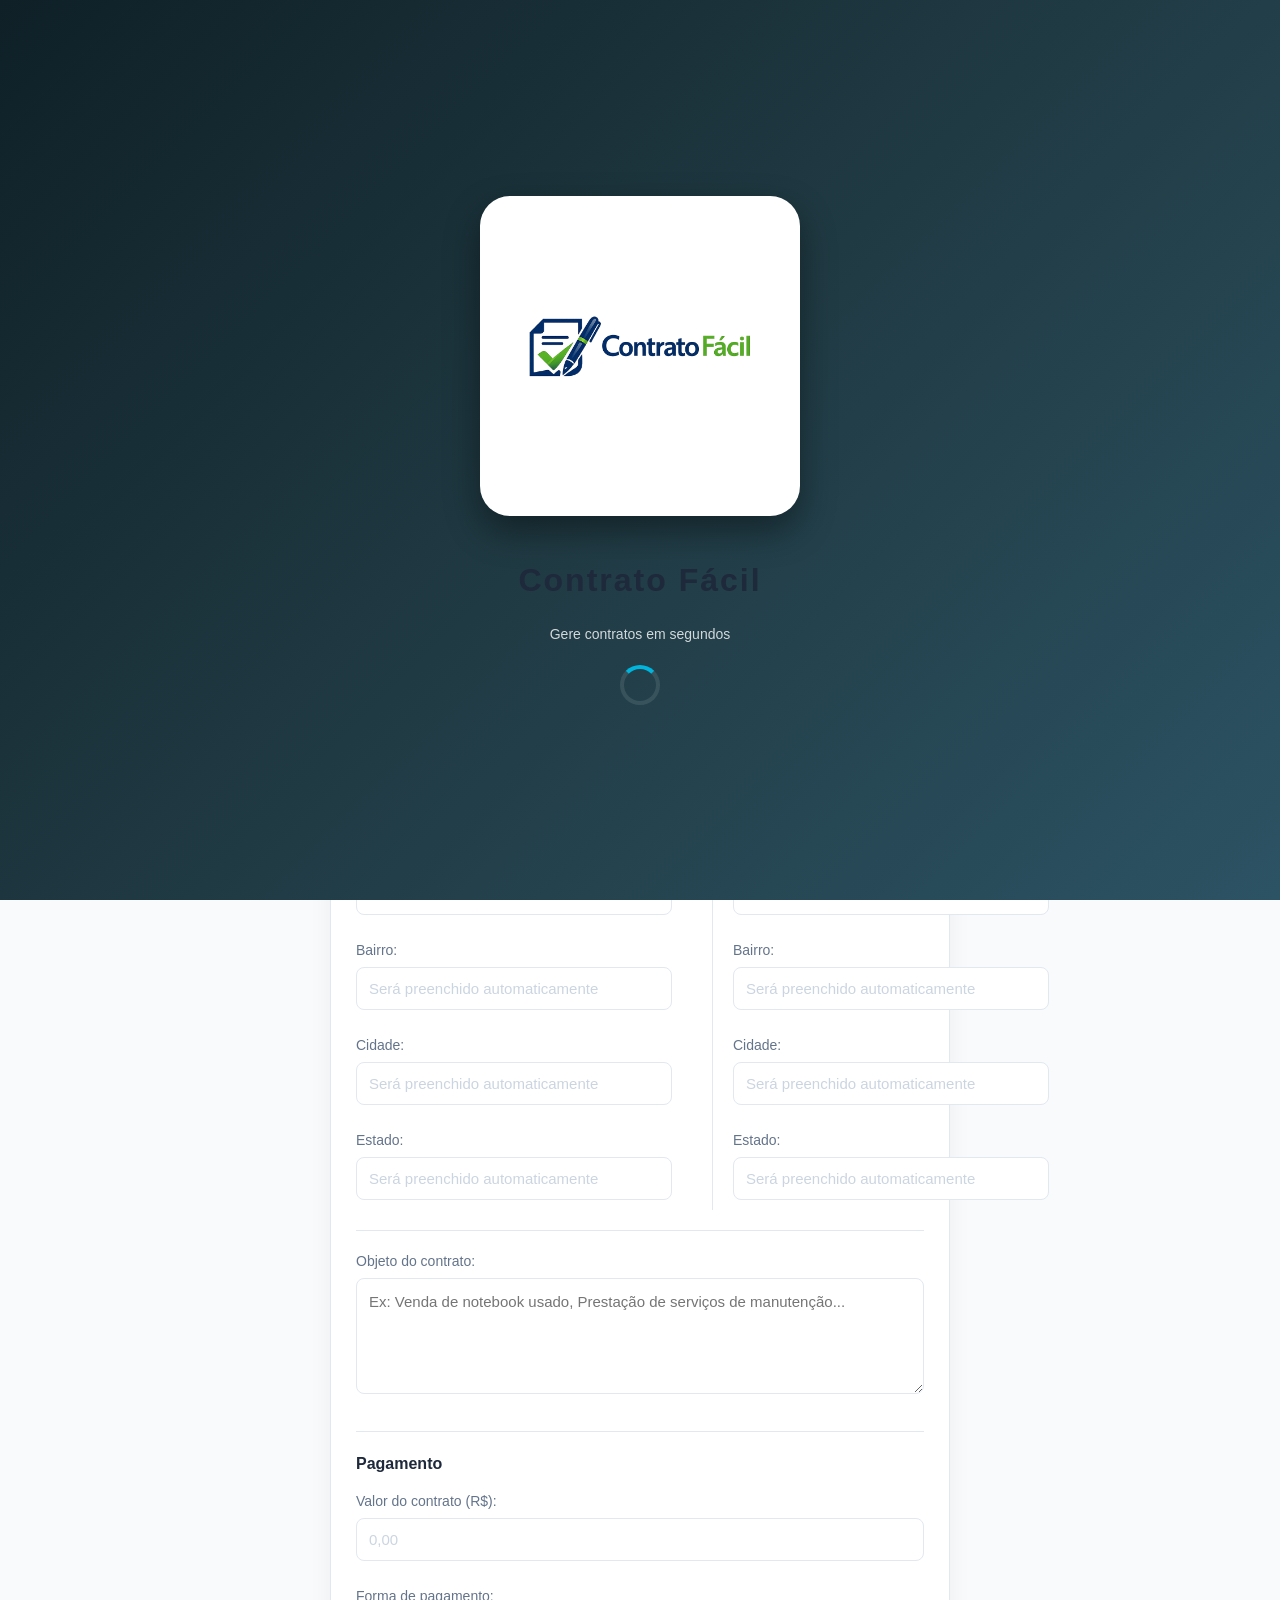
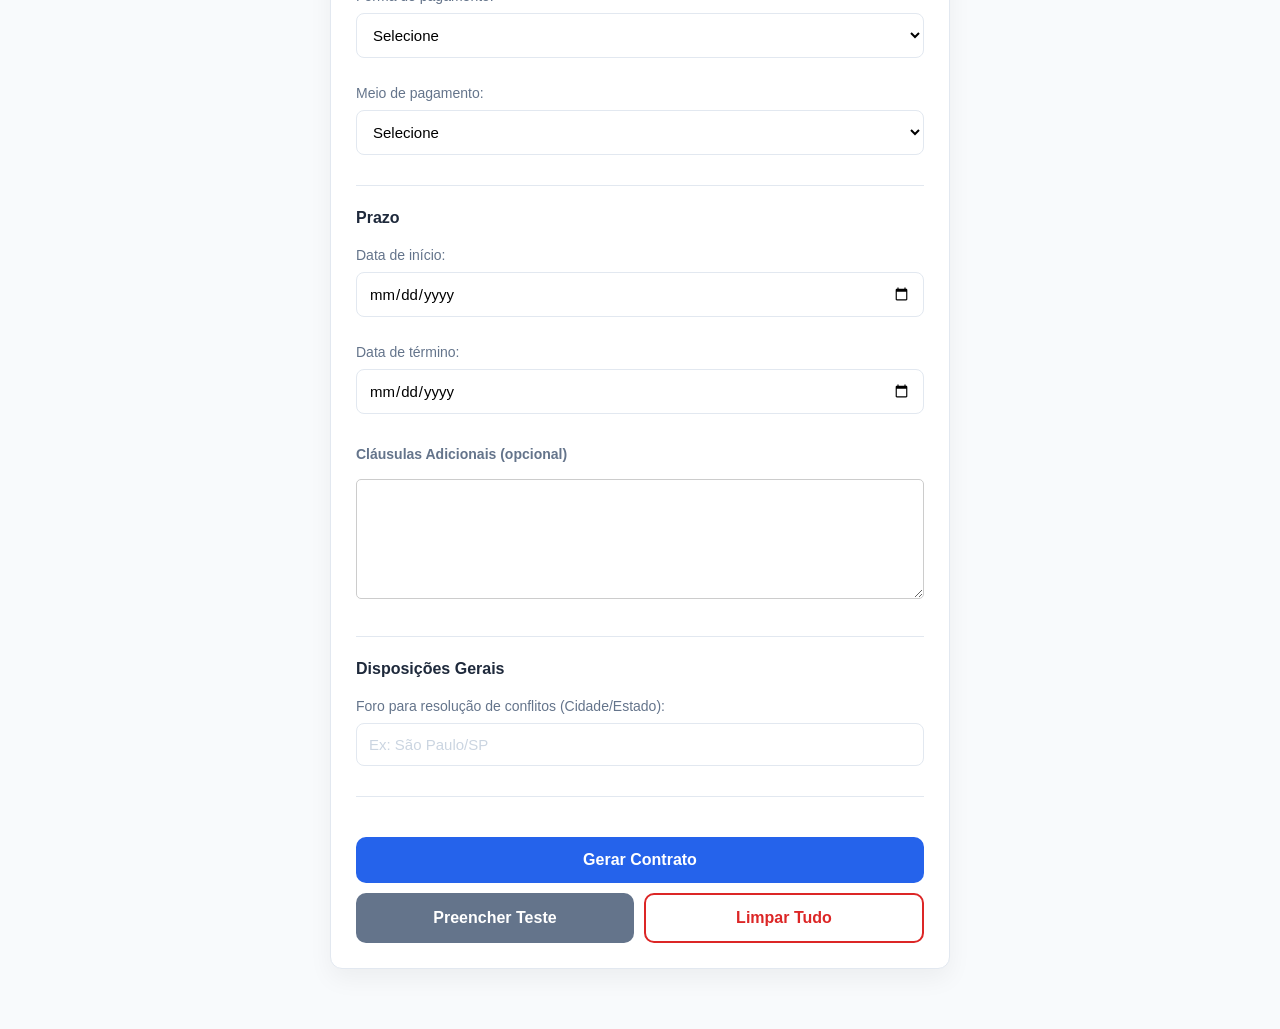
==== index.html @ 4c7fd722 "Volta de logo antigo" ====
<!DOCTYPE html>
<html lang="pt-BR">
<head>
    <meta charset="UTF-8">
    <meta name="viewport" content="width=device-width, initial-scale=1.0">
    <meta name="theme-color" content="#2563eb">
    <meta name="description" content="Gerador de contratos para serviços, vendas e aluguel. PWA offline-first.">
    
    <title>Gerador de Contratos - Vibecoding</title>
    <link rel="stylesheet" href="style.css">
    <link rel="manifest" href="manifest.json">
    <link rel="icon" type="image/x-icon" href="favicon.ico">
</head>

<body>
<!-- ========================================== -->
<!-- TELA DE SPLASH (CARREGAMENTO INICIAL)      -->
<!-- ========================================== -->
<div id="splash-screen" class="tela-splash">
    <div class="splash-conteudo">
        <!-- AQUI ENTRA A SUA NOVA LOGO -->
        <img src="logo.png" alt="Contrato Fácil Logo" class="logo-imagem-splash">
            
        <h1 class="titulo-splash">Contrato Fácil</h1>
            <p class="subtitulo-splash">Gere contratos em segundos</p>
        <div class="loader"></div>
    </div>
</div>

<!-- ========================================== -->
<!-- TELA DE LOGIN (ACESSO AO APP)              -->
<!-- ========================================== -->
<div id="login-screen" class="tela-login" style="display: none;">
    <div class="login-box">
        <!-- AQUI ENTRA A LOGO NA TELA DE LOGIN -->
        <img src="logo.png" alt="Contrato Fácil Logo" class="logo-imagem-login">
            
        <h2>Bem-vindo ao Contrato Fácil</h2>
        <p>Identifique-se para gerar seus contratos.</p>
            
        <div class="grupo-input">
            <label>Seu Nome Completo</label>
            <input type="text" id="usuario-nome" placeholder="Ex: João da Silva">
        </div>
            
        <div class="grupo-input">
            <label>Seu E-mail (Opcional)</label>
            <input type="email" id="usuario-email" placeholder="Ex: joao@email.com">
        </div>
            
        <button onclick="entrarNoApp()" class="btn-entrar">Começar Agora</button>
    </div>
</div>
    
<div id="container" class="container">
    <h1>Gerador de Contratos</h1>

    <label for="categoria">Tipo de contrato:</label>
    <select id="categoria">
        <option value="">Selecione</option>
        <option value="servico">Prestação de Serviços</option>
        <option value="venda">Compra e Venda</option>
        <option value="aluguel">Aluguel</option>
    </select>

    <div id="dadosPartes">
        <div>
            <h3 id="tituloParte1">Dados do Contratante</h3>
            
            <!-- TOGGLE SWITCH PARA ESCOLHER CPF OU CNPJ -->
            <div class="toggle-container">
                <span class="toggle-label">Pessoa Física</span>
                <label class="toggle-switch">
                    <input type="checkbox" id="toggleContratante" onchange="alternarContratante()">
                    <span class="toggle-slider"></span>
                </label>
                <span class="toggle-label">Pessoa Jurídica</span>
            </div>

            <label for="contratanteNome" id="labelContratanteNome">Nome:</label>
            <input type="text" id="contratanteNome" placeholder="Nome completo">
            
            <!-- ESTE LABEL VAI MUDAR ENTRE CPF E CNPJ -->
            <label for="contratanteCPF"><span id="labelContratanteCPF">CPF:</span></label>
            <input type="text" id="contratanteCPF" placeholder="000.000.000-00">
            
            <div id="containerEstadoCivilContratante">
                <label for="contratanteEstadoCivil">Estado civil:</label>
                <input type="text" id="contratanteEstadoCivil" placeholder="Solteiro(a), Casado(a), etc">
            </div>
            
            <label for="contratanteCEP">CEP:</label>
            <input type="text" id="contratanteCEP" placeholder="00000-000" maxlength="9">
            
            <label for="contratanteRua">Rua:</label>
            <input type="text" id="contratanteRua" placeholder="Será preenchido automaticamente">
            
            <label for="contratanteNumero">Número:</label>
            <input type="text" id="contratanteNumero" placeholder="Número">
            
            <label for="contratanteBairro">Bairro:</label>
            <input type="text" id="contratanteBairro" placeholder="Será preenchido automaticamente">
            
            <label for="contratanteCidade">Cidade:</label>
            <input type="text" id="contratanteCidade" placeholder="Será preenchido automaticamente">
            
            <label for="contratanteEstado">Estado:</label>
            <input type="text" id="contratanteEstado" placeholder="Será preenchido automaticamente">
        </div>

        <div>
            <h3 id="tituloParte2">Dados do Contratado</h3>
            
            <!-- TOGGLE SWITCH PARA ESCOLHER CPF OU CNPJ -->
            <div class="toggle-container">
                <span class="toggle-label">Pessoa Física</span>
                <label class="toggle-switch">
                    <input type="checkbox" id="toggleContratado" onchange="alternarContratado()">
                    <span class="toggle-slider"></span>
                </label>
                <span class="toggle-label">Pessoa Jurídica</span>
            </div>

            <label for="contratadoNome" id="labelContratadoNome">Nome:</label>
            <input type="text" id="contratadoNome" placeholder="Nome completo">
            
            <!-- ESTE LABEL VAI MUDAR ENTRE CPF E CNPJ -->
            <label for="contratadoCPF"><span id="labelContratadoCPF">CPF:</span></label>
            <input type="text" id="contratadoCPF" placeholder="000.000.000-00">
            
            <div id="containerEstadoCivilContratado">
                <label for="contratadoEstadoCivil">Estado civil:</label>
                <input type="text" id="contratadoEstadoCivil" placeholder="Solteiro(a), Casado(a), etc">
            </div>
            
            <label for="contratadoCEP">CEP:</label>
            <input type="text" id="contratadoCEP" placeholder="00000-000" maxlength="9">
            
            <label for="contratadoRua">Rua:</label>
            <input type="text" id="contratadoRua" placeholder="Será preenchido automaticamente">
            
            <label for="contratadoNumero">Número:</label>
            <input type="text" id="contratadoNumero" placeholder="Número">
            
            <label for="contratadoBairro">Bairro:</label>
            <input type="text" id="contratadoBairro" placeholder="Será preenchido automaticamente">
            
            <label for="contratadoCidade">Cidade:</label>
            <input type="text" id="contratadoCidade" placeholder="Será preenchido automaticamente">
            
            <label for="contratadoEstado">Estado:</label>
            <input type="text" id="contratadoEstado" placeholder="Será preenchido automaticamente">
        </div>
    </div>

    <hr style="margin:20px 0;">

    <label for="objeto">Objeto do contrato:</label>
    <textarea id="objeto" rows="4" placeholder="Ex: Venda de notebook usado, Prestação de serviços de manutenção..."></textarea>

    <hr style="margin:20px 0;">

    <h3>Pagamento</h3>
    
    <!-- PAGAMENTO PADRÃO (Serviço e Venda) -->
    <div id="pagamentoPadrao">
        <label for="valorServico">Valor do contrato (R$):</label>
        <input type="text" id="valorServico" placeholder="0,00" maxlength="20">
        
        <label for="tipoPagamento">Forma de pagamento:</label>
        <select id="tipoPagamento">
            <option value="">Selecione</option>
            <option value="avista">À vista</option>
            <option value="parcelado">Parcelado</option>
            <option value="entrada">Entrada + parcelas</option>
        </select>
        
        <!-- Campo de entrada (oculto por padrão) -->
        <div id="entradaContainer" style="display:none;">
            <label for="valorEntrada">Valor de entrada (R$):</label>
            <input type="text" id="valorEntrada" placeholder="0,00" maxlength="20">
        </div>
        
        <!-- Campo de parcelas (oculto por padrão) -->
        <div id="parcelasContainer" style="display:none;">
            <label for="numeroParcelas">Número de parcelas:</label>
            <input type="number" id="numeroParcelas" min="1" max="60" placeholder="1">
            
            <label for="dataPrimeiroVencimento" style="margin-top:15px; display:block;">Vencimento da 1ª parcela:</label>
            <input type="date" id="dataPrimeiroVencimento">
            <div id="resumoParcelasDiv" style="margin-top: 15px; padding: 10px; background-color: #f0f9ff; border-left: 4px solid #0284c7; border-radius: 4px; display: none;">
                <strong style="display: block; margin-bottom: 8px; color: #0284c7;">Datas das parcelas:</strong>
                <div id="resumoParcelasDatas" style="font-size: 13px; line-height: 1.6; color: #333;"></div>
            </div>
        </div>
        
        <!-- Resumo do pagamento -->
        <div id="resumoPagamento" style="font-weight:600; margin-top:10px; color:#16a34a;"></div>
        
        <label for="meioPagamento">Meio de pagamento:</label>
        <select id="meioPagamento">
            <option value="">Selecione</option>
            <option value="PIX">PIX</option>
            <option value="Dinheiro">Dinheiro</option>
            <option value="Cheque">Cheque</option>
            <option value="Boleto">Boleto</option>
            <option value="Transferência">Transferência</option>
        </select>
    </div>

    <!-- ALUGUEL -->
    <div id="aluguelContainer" style="display:none;">
        <label for="valorAluguel">Valor do aluguel mensal (R$):</label>
        <input type="text" id="valorAluguel" placeholder="0,00" maxlength="20">
        
        <label for="tipoGarantia">Tipo de garantia:</label>
        <select id="tipoGarantia">
            <option value="">Selecione</option>
            <option value="caucao">Caução</option>
            <option value="fiador">Fiador</option>
            <option value="seguro">Seguro-fiança</option>
            <option value="nenhuma">Sem garantia</option>
        </select>
        
        <!-- CAUÇÃO -->
        <div id="caucaoContainer" style="display:none;">
            <label for="mesesCaucao">Meses caução (máx. 3):</label>
            <input type="number" id="mesesCaucao" min="1" max="3" placeholder="1">
        </div>
        
        <!-- FIADOR -->
        <div id="fiadorContainer" style="display:none;">
            <label for="nomeFiador">Nome do fiador:</label>
            <input type="text" id="nomeFiador" placeholder="Nome completo">
            
            <label for="cpfFiador">CPF do fiador:</label>
            <input type="text" id="cpfFiador" placeholder="000.000.000-00" maxlength="14">
        </div>
        
        <!-- SEGURO -->
        <div id="seguroContainer" style="display:none;">
            <label for="seguradora">Seguradora:</label>
            <input type="text" id="seguradora" placeholder="Nome da seguradora">
        </div>
    </div>

    <hr style="margin:20px 0;">

    <h3>Prazo</h3>

    <!-- INÍCIO (aparece apenas em Serviço e Aluguel) -->
    <div id="campoDataInicio" style="display:block;">
        <label for="dataInicio">Data de início:</label>
        <input type="date" id="dataInicio">
    </div>

    <!-- FIM / ENTREGA (aparece em todos, mas com label diferente) -->
    <div id="campoDataFim" style="display:block;">
        <label id="labelDataFim" for="dataFim">Data de término:</label>
        <input type="date" id="dataFim">
    </div>


    <!-- Campo de Cláusulas Adicionais -->
    <div style="margin: 20px 0;">
        <label for="clausulasAdicionais" style="display: block; font-weight: bold; margin-bottom: 8px;">Cláusulas Adicionais (opcional)</label>
        <textarea 
            id="clausulasAdicionais" 
            placeholder="Digite aqui qualquer cláusula adicional que deseja incluir no contrato..." 
            style="width: 100%; height: 120px; padding: 10px; border: 1px solid #ccc; border-radius: 5px; font-family: Arial; font-size: 14px; resize: vertical;">
        </textarea>
    </div>

    <hr style="margin:20px 0;">

    <h3>Disposições Gerais</h3>
    <label for="cidadeForo">Foro para resolução de conflitos (Cidade/Estado):</label>
    <input type="text" id="cidadeForo" placeholder="Ex: São Paulo/SP">
    
    <hr style="margin:20px 0;">

    <button onclick="gerarContrato()">Gerar Contrato</button>
        <div style="display: flex; gap: 10px; margin-top: 10px;">
            <button onclick="preencherTeste()" style="background:#64748b; margin-top:0;">Preencher Teste</button>
            <button onclick="limparDados()" id="btnLimpar" style="background:transparent; color:#dc2626; border:2px solid #dc2626; margin-top:0;">Limpar Tudo</button>
        </div>
    
    <div id="resultado" class="result hidden"></div>
        <div id="containerBotoesAcao" style="display:none; gap: 10px; margin-top: 15px; flex-wrap: wrap;">
        <button onclick="copiarContrato()" style="background:#4b5563; flex: 1; margin-top: 0; font-size: 14px;">📋 Copiar</button>
        <button onclick="imprimirContrato()" style="background:#0284c7; flex: 1; margin-top: 0; font-size: 14px;">🖨️ Imprimir / PDF</button>
        <button onclick="enviarWhatsApp()" style="background:#16a34a; flex: 1; margin-top: 0; font-size: 14px;">💬 WhatsApp</button>
    </div>
</div>

<script src="app.js"></script>
</body>
</html>
---- style.css ----
:root {
    --primary: #2563eb;
    --primary-hover: #1e4ed8;
    --primary-light: rgba(37, 99, 235, 0.2);
    --background: #f8fafc;
    --card: #ffffff;
    --text: #1e293b;
    --subtext: #64748b;
    --border: #e2e8f0;
    --success-bg: #ecfdf5;
    --success-text: #16a34a;
    --error-text: #dc2626;
}

* {
    box-sizing: border-box;
}

html {
    scroll-behavior: smooth;
}

body {
    font-family: -apple-system, BlinkMacSystemFont, "Segoe UI", Roboto, Arial, sans-serif;
    background: var(--background);
    margin: 0;
    padding: 20px;
    color: var(--text);
    line-height: 1.5;
}

    /* ==========================
    CONTAINER PRINCIPAL
    ========================== */

.container {
    max-width: 50%;
    margin: 40px auto;
    background: var(--card);
    padding: 25px;
    border-radius: 12px;
    border: 1px solid var(--border);
    box-shadow: 0 10px 25px rgba(0, 0, 0, 0.05);
    transition: box-shadow 0.3s ease;
}

.container:focus-within {
    box-shadow: 0 15px 35px rgba(0, 0, 0, 0.1);
}

    /* ==========================
    TÍTULOS
    ========================== */

h1 {
    text-align: center;
    margin: 0 0 25px 0;
    font-size: 24px;
    font-weight: 700;
    color: var(--text);
    letter-spacing: -0.5px;
}

h3 {
    font-size: 16px;
    font-weight: 600;
    margin-top: 0;
    margin-bottom: 15px;
    color: var(--text);
}

    /* ==========================
    LABELS
    ========================== */

label {
    font-size: 14px;
    font-weight: 500;
    color: var(--subtext);
    margin-top: 15px;
    display: block;
}

    /* ==========================
    INPUTS E SELECTS
    ========================== */

input,
select,
textarea {
    width: 100%;
    padding: 12px;
    margin-top: 6px;
    margin-bottom: 10px;
    border-radius: 8px;
    border: 1px solid var(--border);
    font-size: 15px;
    font-family: inherit;
    transition: all 0.2s ease;
    background: #fff;
}

input:focus,
select:focus,
textarea:focus {
    border-color: var(--primary);
    outline: none;
    box-shadow: 0 0 0 2px var(--primary-light);
}

input::placeholder {
    color: #cbd5e1;
}

textarea {
    resize: vertical;
    line-height: 1.5;
}

    /* ==========================
    SECTIONS DE DADOS (Duas colunas)
    ========================== */

#dadosPartes {
    display: grid;
    grid-template-columns: 1fr 1fr; /* 2 colunas iguais */
    gap: 20px; /* Espaço entre as colunas */
    width: 100%;
    box-sizing: border-box;
}


#dadosPartes > div:first-child {
    border-right: 1px solid var(--border);
    padding-right: 40px;
}

@media (max-width: 768px) {
    .container {
        max-width: 100%;
        padding: 15px;
    }
    
    #dadosPartes {
        grid-template-columns: 1fr;
        gap: 20px;
    }

    #dadosPartes > div:first-child {
        border-right: none;
        border-bottom: 1px solid var(--border);
        padding-right: 0;
        padding-bottom: 20px;
    }
}

    /* ==========================
    BOTÕES
    ========================== */

button {
    width: 100%;
    padding: 14px;
    margin-top: 20px;
    border-radius: 10px;
    border: none;
    background: var(--primary);
    color: white;
    font-size: 16px;
    font-weight: 600;
    cursor: pointer;
    transition: all 0.2s ease;
}

button:hover {
    background: var(--primary-hover);
    transform: translateY(-2px);
    box-shadow: 0 4px 12px rgba(37, 99, 235, 0.3);
}

button:active {
    transform: scale(0.98);
}

button:disabled {
    background: var(--subtext);
    cursor: not-allowed;
    opacity: 0.6;
}

/* Botão secundário (Preencher teste) */
button[style*="background:#64748b"] {
    background: #64748b !important;
}

button[style*="background:#64748b"]:hover {
    background: #475569 !important;
}

/* Botão sucesso (Copiar) */
button[style*="background:#16a34a"] {
    background: var(--success-text) !important;
}

button[style*="background:#16a34a"]:hover {
    background: #15803d !important;
}

    /* ==========================
    RESULTADO (Contrato gerado)
    ========================== */

.result {
    margin-top: 30px;
    padding: 20px;
    border-radius: 10px;
    background: var(--success-bg);
    border: 2px solid var(--border);
    font-size: 14px;
    line-height: 1.7;
    color: var(--text);
    animation: slideIn 0.3s ease;
}

.result p {
    margin: 12px 0;
}

.result strong {
    color: var(--text);
    font-weight: 600;
}

.result h2 {
    text-align: center;
    font-size: 18px;
    margin-bottom: 20px;
    color: var(--text);
}

@keyframes slideIn {
    from {
        opacity: 0;
        transform: translateY(-10px);
    }
    to {
        opacity: 1;
        transform: translateY(0);
    }
}

    /* ==========================
    UTILITÁRIOS
    ========================== */

.hidden {
    display: none !important;
}

hr {
    border: none;
    border-top: 1px solid var(--border);
    margin: 20px 0;
}

    /* ==========================
    DARK MODE (Opcional)
    ========================== */

@media (prefers-color-scheme: dark) {
    :root {
        --background: #0f172a;
        --card: #1e293b;
        --text: #f1f5f9;
        --subtext: #cbd5e1;
        --border: #334155;
        --success-bg: #164e63;
    }

    input,
    select,
    textarea {
        background: #1e293b;
        color: #f1f5f9;
    }

    input::placeholder {
        color: #64748b;
    }

    .result {
        background: rgba(22, 78, 99, 0.2);
        border-color: #334155;
    }
}

/* ==========================
PRINT (Imprimir / PDF com margens bonitas e quebra inteligente)
========================== */
@media print {
    * {
        margin: 0;
        padding: 0;
    }

    @page {
        margin: 1.5cm 1.5cm 1.5cm 1.5cm;
        size: A4 portrait;
    }

    body { 
        background: white !important; 
        padding: 0;
        margin: 0;
    }
    
    .container { 
        box-shadow: none !important;
        border: none !important;
        max-width: 100% !important;
        margin: 0 !important;
        padding: 20px 0 !important;
    }
    
    /* Esconder o formulário inteiro e os botões na hora da impressão */
    h1, h3, label, select, input, textarea, hr, button, #dadosPartes, div[id*="Container"], #pagamentoPadrao, #campoDataInicio, #campoDataFim, #containerBotoesAcao {
        display: none !important;
    }
    
        /* Mostrar exclusivamente o texto do contrato com espaço respirável */
    #resultado {
        display: block !important;
        border: none !important;
        background: white !important;
        padding: 20px !important;
        margin: 0 !important;
        color: black !important;
        font-size: 11pt !important;
        line-height: 1.6 !important;
        orphans: 3; /* Garante que pelo menos 3 linhas de um parágrafo fiquem na página anterior */
        widows: 3;  /* Garante que pelo menos 3 linhas de um parágrafo fiquem na próxima página */
    }

    /* Força a quebra de página antes das assinaturas APENAS se necessário */
    #resultado div:last-child {
        page-break-before: auto;
        margin-top: 40px;
    }
}

    /* ==========================
    ACESSIBILIDADE
    ========================== */

@media (prefers-reduced-motion: reduce) {
    * {
        animation-duration: 0.01ms !important;
        animation-iteration-count: 1 !important;
        transition-duration: 0.01ms !important;
    }
}

/* Focus visible para navegação por teclado */
button:focus-visible,
input:focus-visible,
select:focus-visible {
    outline: 2px solid var(--primary);
    outline-offset: 2px;
}

/* Efeito hover do botão de Limpar */
#btnLimpar:hover {
    background: #fee2e2 !important;
    transform: translateY(-2px);
    box-shadow: 0 4px 12px rgba(220, 38, 38, 0.2);
}

/* --- ESTILOS DA TELA SPLASH --- */
.tela-splash {
    position: fixed;
    top: 0; left: 0; width: 100%; height: 100%;
    background: linear-gradient(135deg, #0f2027, #203a43, #2c5364);
    display: flex;
    justify-content: center;
    align-items: center;
    z-index: 9999;
    color: white;
    text-align: center;
    transition: opacity 0.5s ease;
}

.splash-conteudo {
    display: flex;
    flex-direction: column;
    align-items: center;
    gap: 20px;
}

.titulo-splash { 
    margin: 0; 
    font-size: 32px; 
    letter-spacing: 2px; 
    font-weight: bold;
}

.subtitulo-splash { 
    margin: 0; 
    font-size: 14px; 
    opacity: 0.8; 
}

/* Animação de carregamento */
.loader {
    border: 4px solid rgba(255,255,255,0.1);
    border-top: 4px solid #00b4db;
    border-radius: 50%;
    width: 40px; 
    height: 40px;
    animation: girar 1s linear infinite;
}

@keyframes girar { 
    0% { transform: rotate(0deg); } 
    100% { transform: rotate(360deg); } 
}

/* --- ESTILOS DA TELA DE LOGIN --- */
.tela-login {
    position: fixed;
    top: 0; left: 0; width: 100%; height: 100%;
    background-color: #f4f7f6;
    display: flex;
    justify-content: center;
    align-items: center;
    z-index: 9998;
    padding: 20px;
}

.login-box {
    background: white;
    padding: 40px 30px;
    border-radius: 20px;
    box-shadow: 0 15px 30px rgba(0,0,0,0.05);
    width: 100%;
    max-width: 400px;
    text-align: center;
}

.login-box h2 { 
    margin: 0 0 10px; 
    color: #333; 
    font-size: 24px;
}

.login-box p { 
    color: #777; 
    margin-bottom: 30px; 
    font-size: 14px; 
}

.grupo-input { 
    text-align: left; 
    margin-bottom: 20px; 
}

.grupo-input label { 
    display: block; 
    margin-bottom: 8px; 
    font-size: 13px; 
    font-weight: bold; 
    color: #555; 
}

.grupo-input input {
    width: 100%; 
    padding: 15px;
    border: 1px solid #ddd; 
    border-radius: 10px;
    font-size: 16px; 
    box-sizing: border-box;
    transition: border 0.3s;
}

.grupo-input input:focus { 
    border-color: #00b4db; 
    outline: none; 
    box-shadow: 0 0 5px rgba(0, 180, 219, 0.3);
}

.btn-entrar {
    width: 100%; 
    padding: 15px;
    background-color: #00b4db; 
    color: white;
    border: none; 
    border-radius: 10px;
    font-size: 16px; 
    font-weight: bold;
    cursor: pointer; 
    transition: background 0.3s;
    margin-top: 10px;
}

.btn-entrar:hover { 
    background-color: #008ba8; 
}

/* --- ESTILOS DAS IMAGENS DA LOGO --- */
.logo-imagem-splash {
    width: 320px; /* AUMENTADO DE 140px PARA 320px */
    height: auto;
    border-radius: 30px;
    margin-bottom: 20px;
    box-shadow: 0 15px 35px rgba(0,0,0,0.4);
    background-color: white; /* FUNDO BRANCO PARA DESTACAR NO AZUL */
    padding: 15px; /* Pequeno espaço interno para respiração visual */
    box-sizing: border-box;
}

.logo-imagem-login {
    width: 160px; /* AUMENTADO DE 80px PARA 160px */
    height: auto;
    border-radius: 15px;
    margin-bottom: 20px;
    box-shadow: 0 5px 15px rgba(0,0,0,0.1);
}

/* --- ESTILOS DO TOGGLE SWITCH (CHAVINHA) --- */
.toggle-container {
    display: flex;
    align-items: center;
    justify-content: center;
    gap: 12px;
    margin: 20px 0;
    padding: 15px;
    background-color: #f0f9ff;
    border-radius: 10px;
    border: 1px solid #0284c7;
}

.toggle-label {
    font-size: 14px;
    font-weight: 600;
    color: #333;
    min-width: 100px;
}

.toggle-switch {
    position: relative;
    display: inline-block;
    width: 60px;
    height: 30px;
}

.toggle-switch input {
    opacity: 0;
    width: 0;
    height: 0;
}

.toggle-slider {
    position: absolute;
    cursor: pointer;
    top: 0;
    left: 0;
    right: 0;
    bottom: 0;
    background-color: #ccc;
    transition: 0.4s;
    border-radius: 30px;
}

.toggle-slider:before {
    position: absolute;
    content: "";
    height: 26px;
    width: 26px;
    left: 2px;
    bottom: 2px;
    background-color: white;
    transition: 0.4s;
    border-radius: 50%;
    box-shadow: 0 2px 5px rgba(0,0,0,0.2);
}

input:checked + .toggle-slider {
    background-color: #16a34a; /* Verde quando ativado */
}

input:checked + .toggle-slider:before {
    transform: translateX(30px);
}

input:focus + .toggle-slider {
    box-shadow: 0 0 5px rgba(0,0,0,0.2);
}
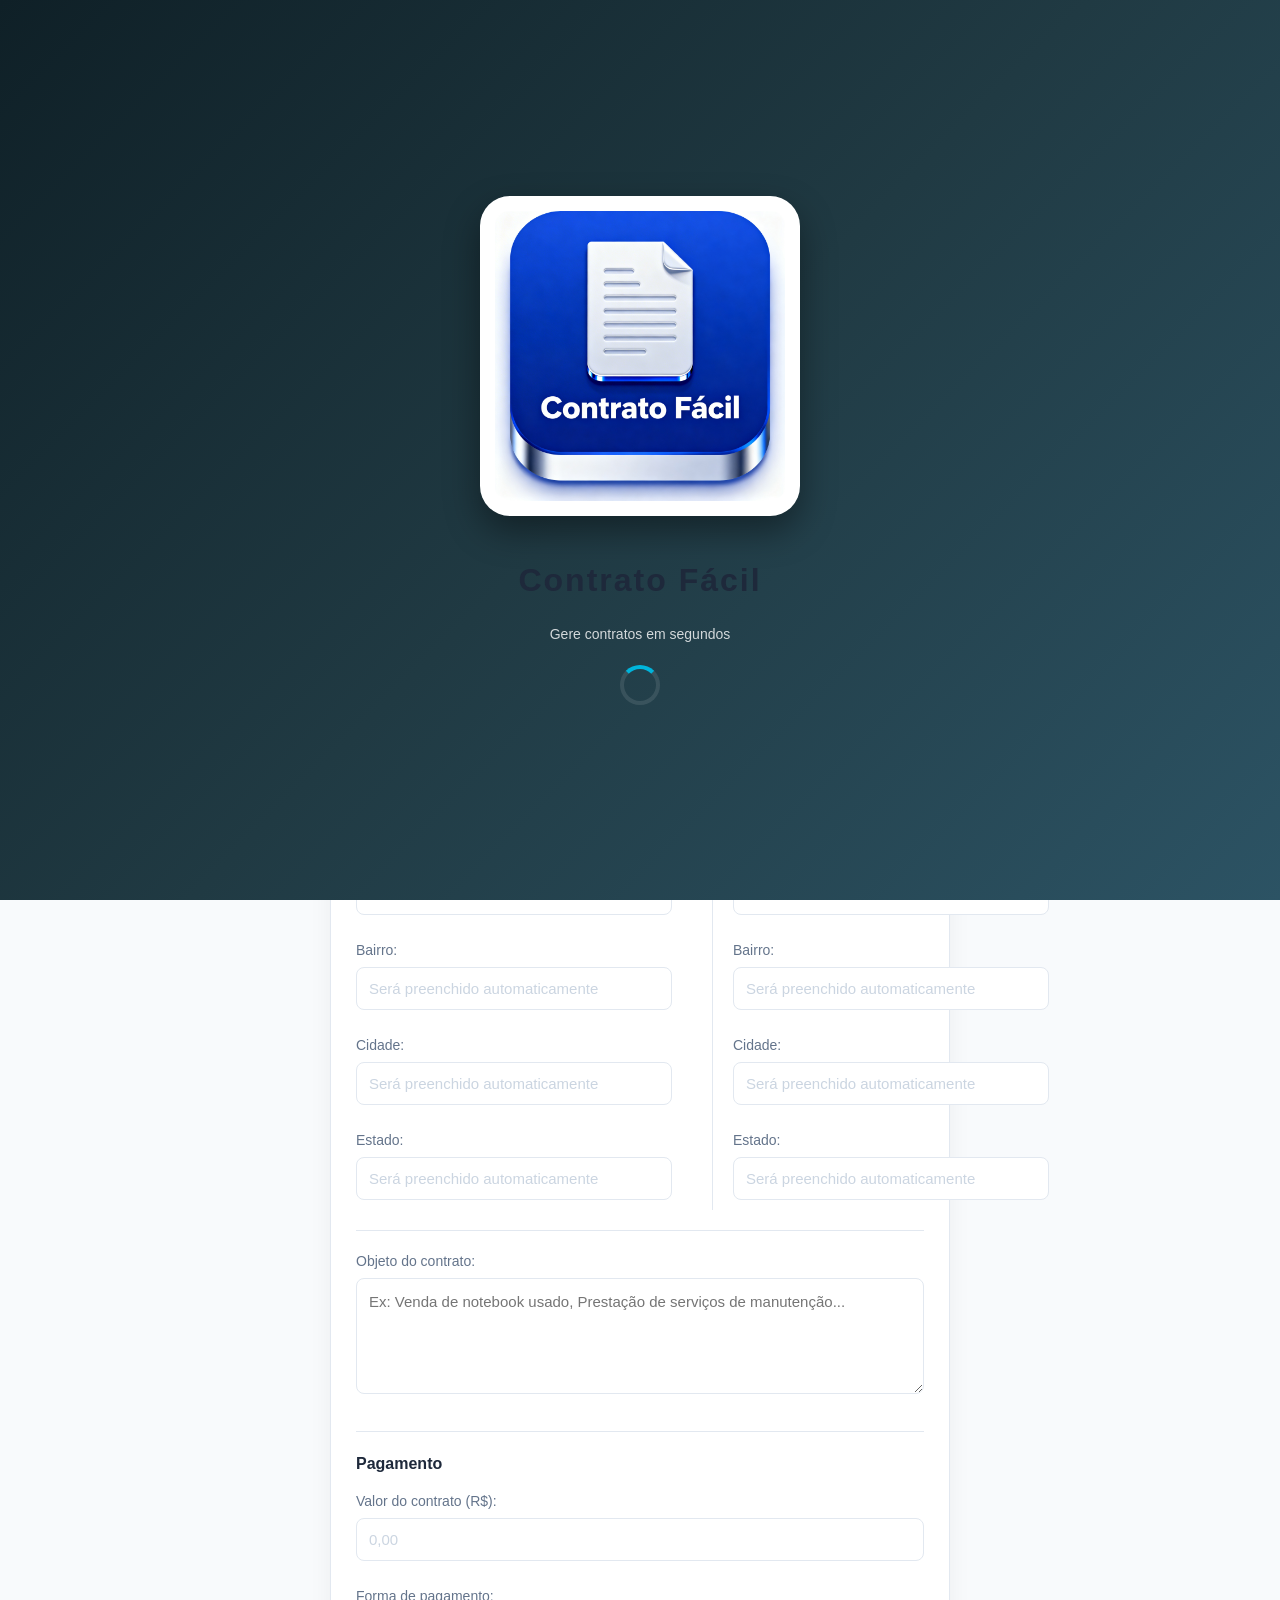
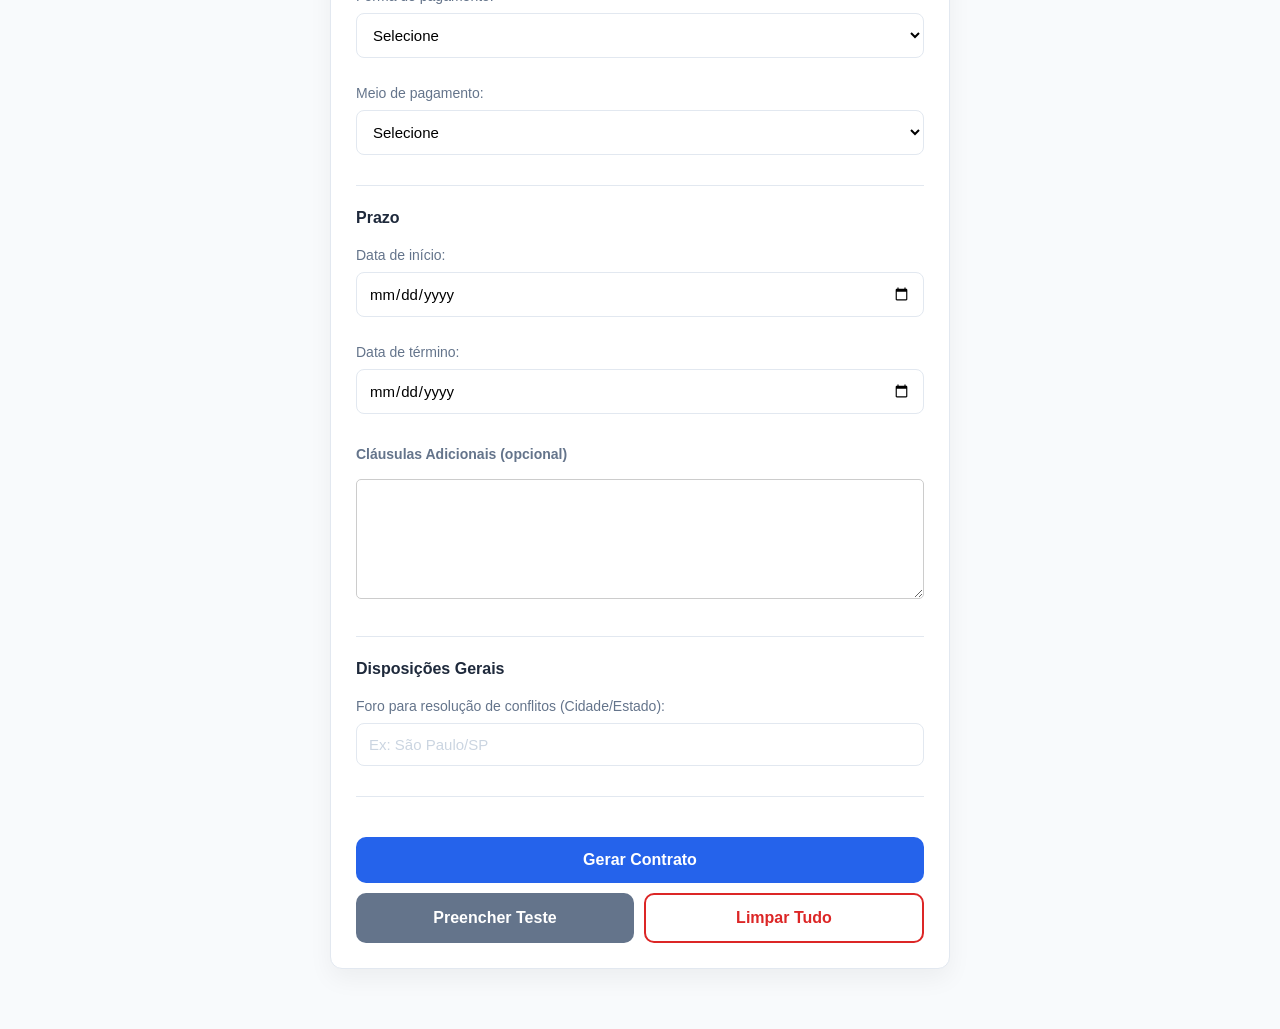
==== commit 82155073: "Troca de icon" ====
--- a/index.html
+++ b/index.html
@@ -19,7 +19,7 @@
 <div id="splash-screen" class="tela-splash">
     <div class="splash-conteudo">
         <!-- AQUI ENTRA A SUA NOVA LOGO -->
-        <img src="logo.png" alt="Contrato Fácil Logo" class="logo-imagem-splash">
+        <img src="icon-512.png" alt="Contrato Fácil Logo" class="logo-imagem-splash">
             
         <h1 class="titulo-splash">Contrato Fácil</h1>
             <p class="subtitulo-splash">Gere contratos em segundos</p>
@@ -33,7 +33,7 @@
 <div id="login-screen" class="tela-login" style="display: none;">
     <div class="login-box">
         <!-- AQUI ENTRA A LOGO NA TELA DE LOGIN -->
-        <img src="logo.png" alt="Contrato Fácil Logo" class="logo-imagem-login">
+        <img src="icon-512.png" alt="Contrato Fácil Logo" class="logo-imagem-login">
             
         <h2>Bem-vindo ao Contrato Fácil</h2>
         <p>Identifique-se para gerar seus contratos.</p>
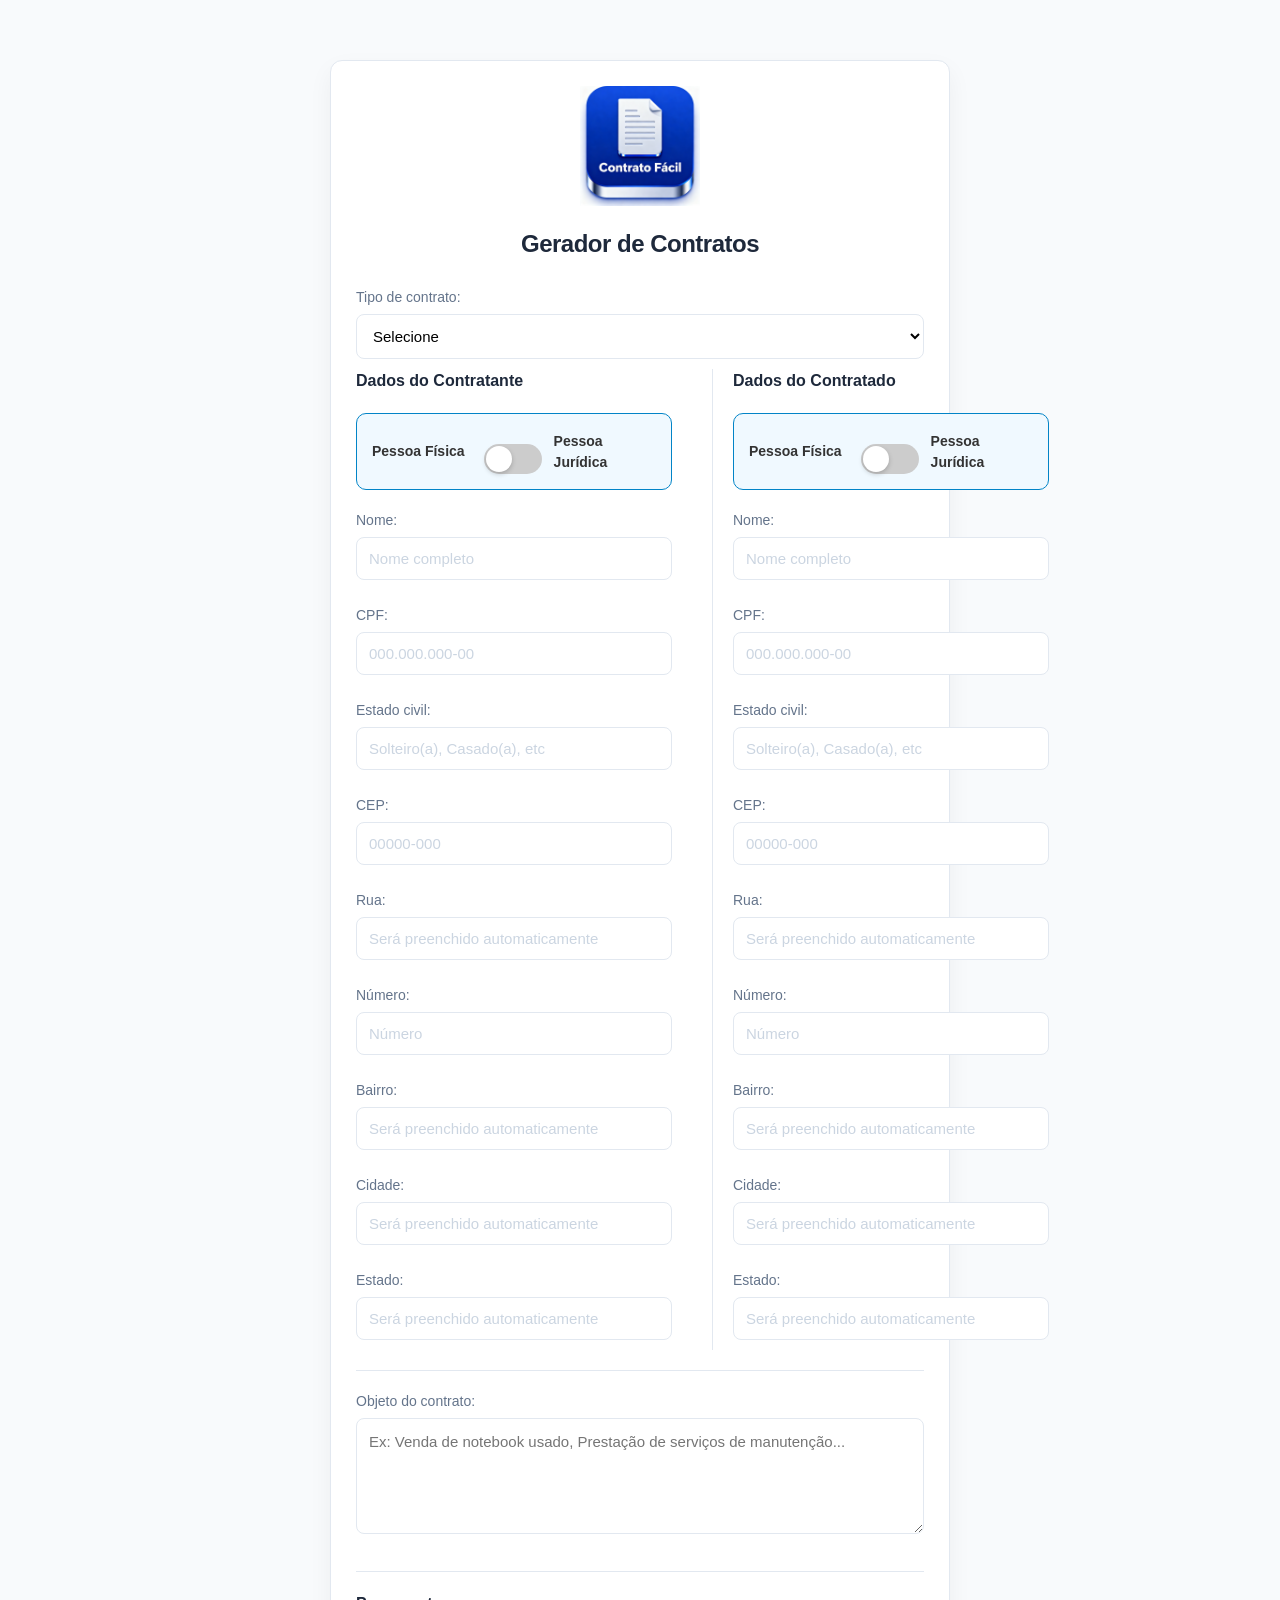
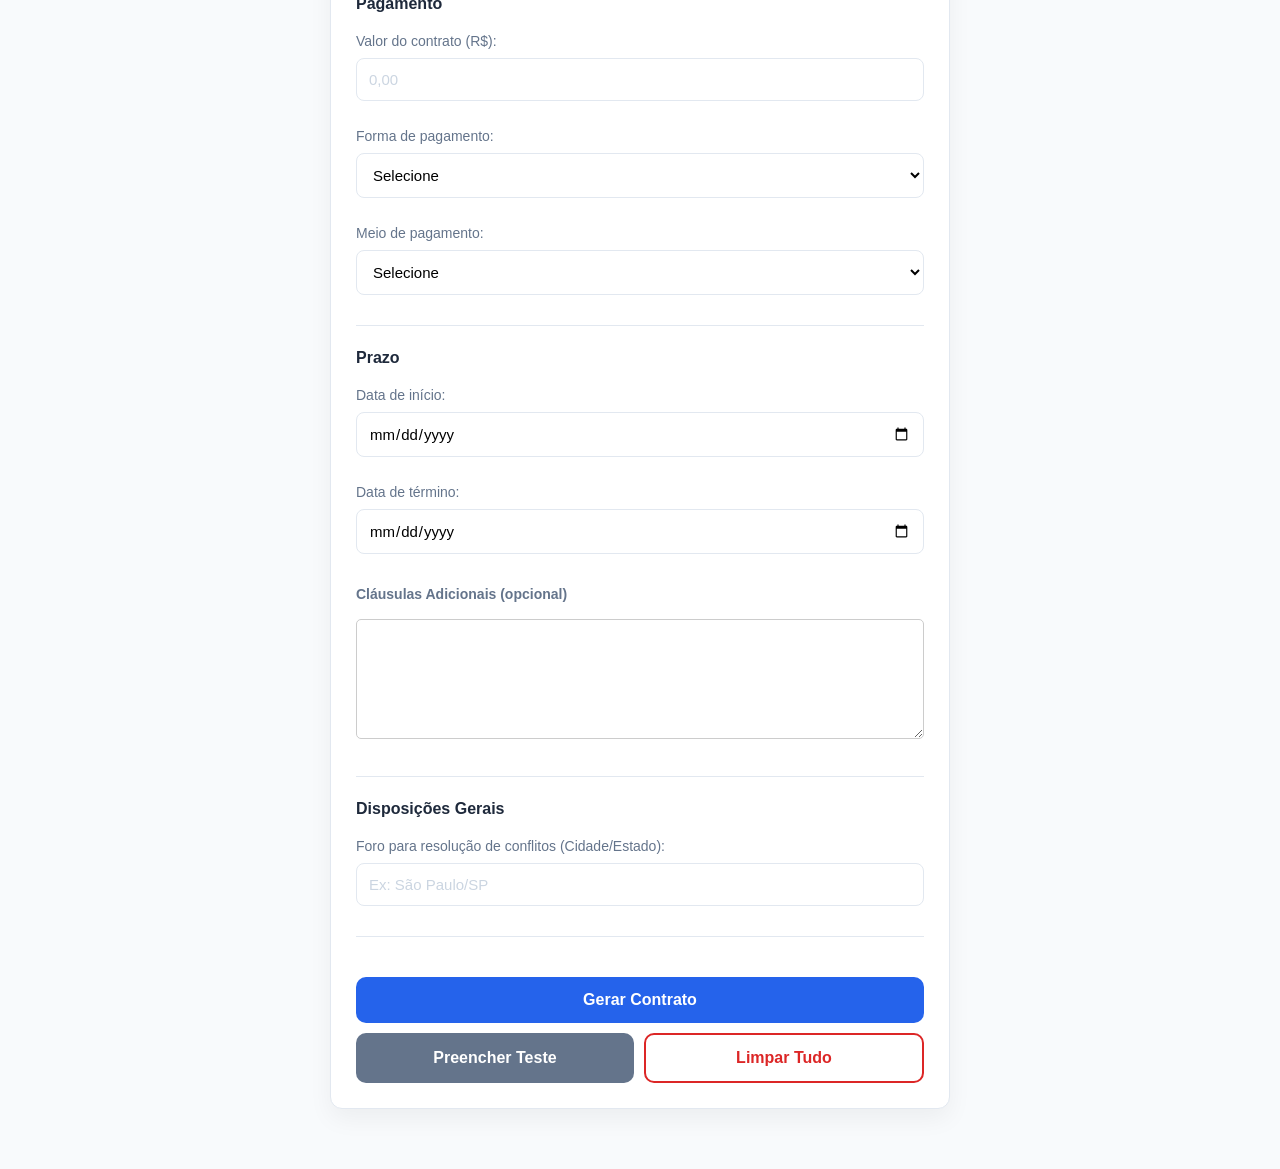
==== commit 89bf852b: "Melhorando logos e icons" ====
--- a/index.html
+++ b/index.html
@@ -18,11 +18,8 @@
 <!-- ========================================== -->
 <div id="splash-screen" class="tela-splash">
     <div class="splash-conteudo">
-        <!-- AQUI ENTRA A SUA NOVA LOGO -->
-        <img src="icon-512.png" alt="Contrato Fácil Logo" class="logo-imagem-splash">
-            
-        <h1 class="titulo-splash">Contrato Fácil</h1>
-            <p class="subtitulo-splash">Gere contratos em segundos</p>
+        <h1 class="titulo-splash-elegant">Contrato Fácil</h1>
+        <p class="subtitulo-splash">Gere contratos em segundos</p>
         <div class="loader"></div>
     </div>
 </div>
@@ -53,6 +50,7 @@
 </div>
     
 <div id="container" class="container">
+    <img src="icon-512.png" alt="Contrato Fácil" class="logo-header">
     <h1>Gerador de Contratos</h1>
 
     <label for="categoria">Tipo de contrato:</label>
--- a/style.css
+++ b/style.css
@@ -593,4 +593,38 @@
 
 input:focus + .toggle-slider {
     box-shadow: 0 0 5px rgba(0,0,0,0.2);
+}
+
+.logo-header {
+    width: 120px;
+    height: 120px;
+    display: block;
+    margin: 0 auto 20px;
+    object-fit: contain;
+}
+
+.titulo-splash-elegant {
+    font-size: 48px;
+    font-weight: 700;
+    letter-spacing: 2px;
+    text-align: center;
+    margin: 0;
+    padding: 20px;
+    background: linear-gradient(135deg, #0284c7 0%, #06b6d4 100%);
+    -webkit-background-clip: text;
+    -webkit-text-fill-color: transparent;
+    background-clip: text;
+    text-shadow: 0 0 20px rgba(2, 132, 199, 0.3);
+    animation: fadeInScale 0.8s ease-in-out;
+}
+
+@keyframes fadeInScale {
+    from {
+    opacity: 0;
+    transform: scale(0.9);
+    }
+    to {
+    opacity: 1;
+    transform: scale(1);
+    }
 }
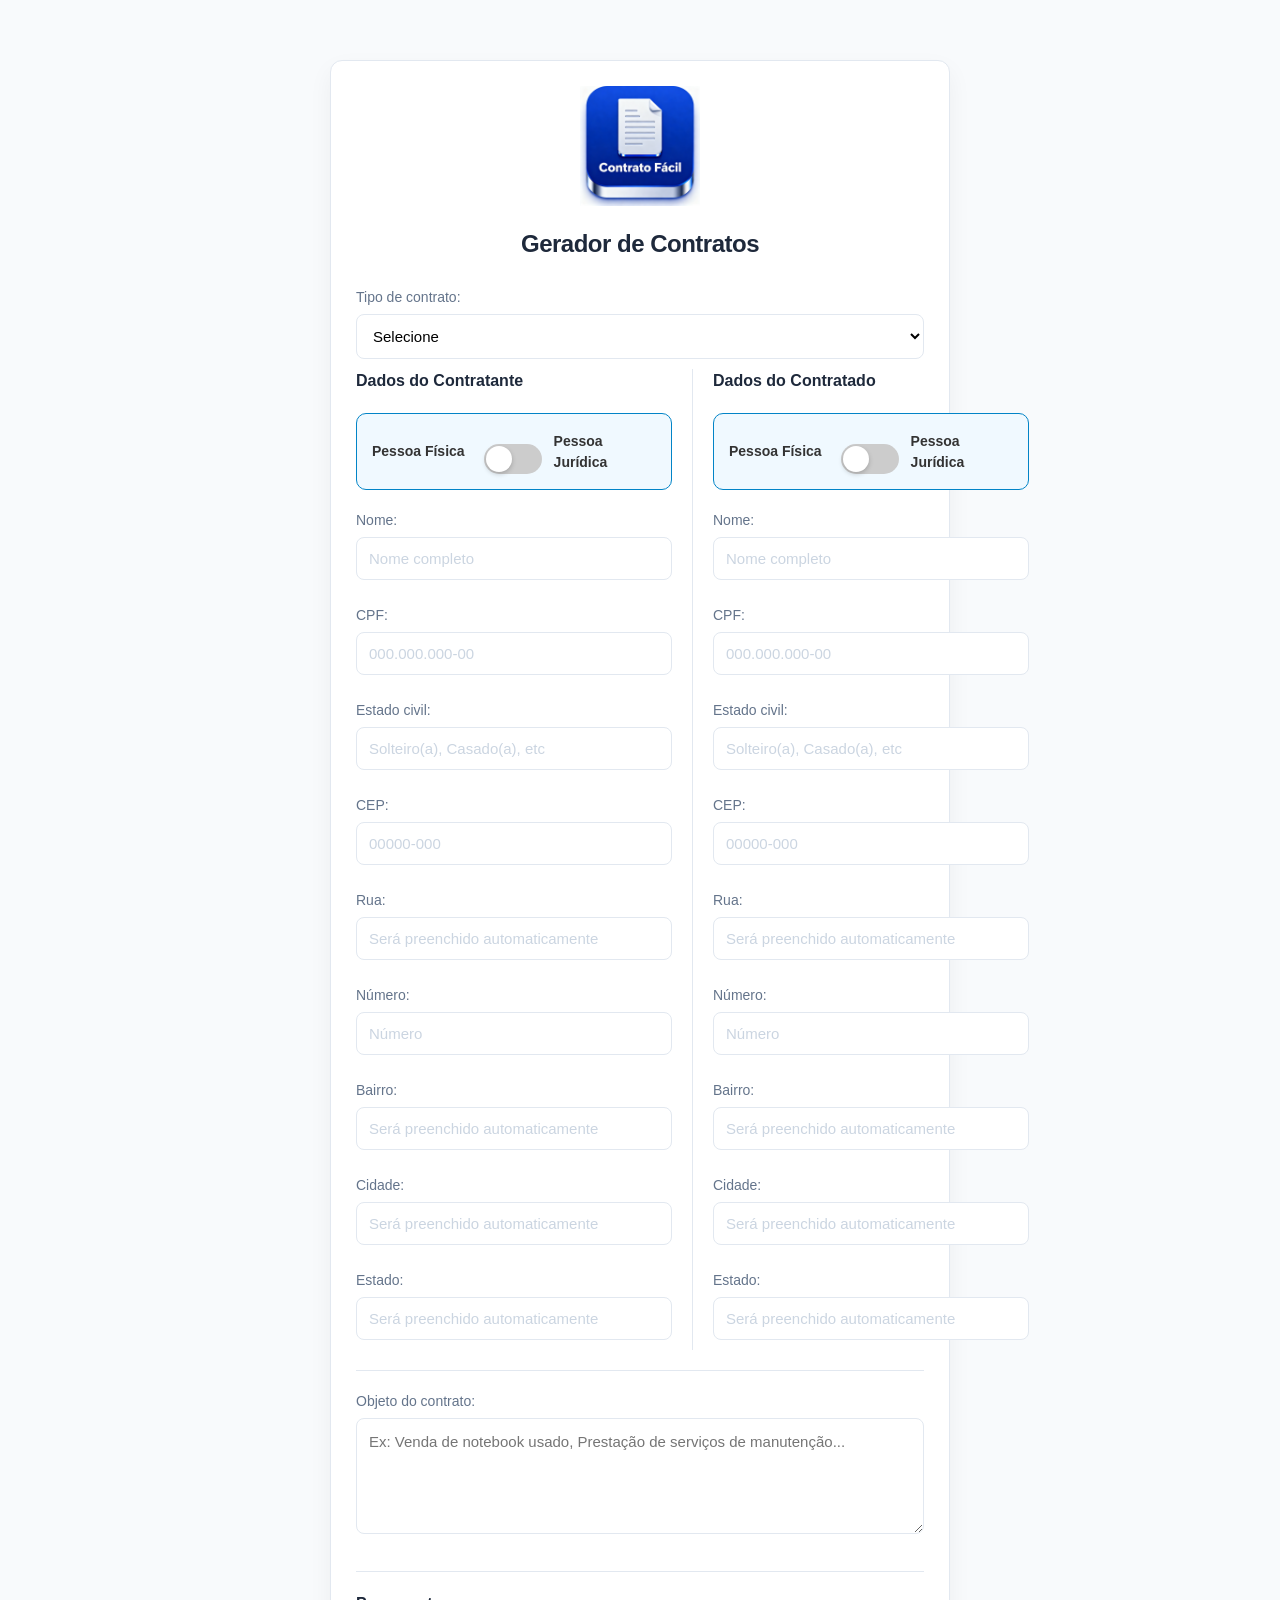
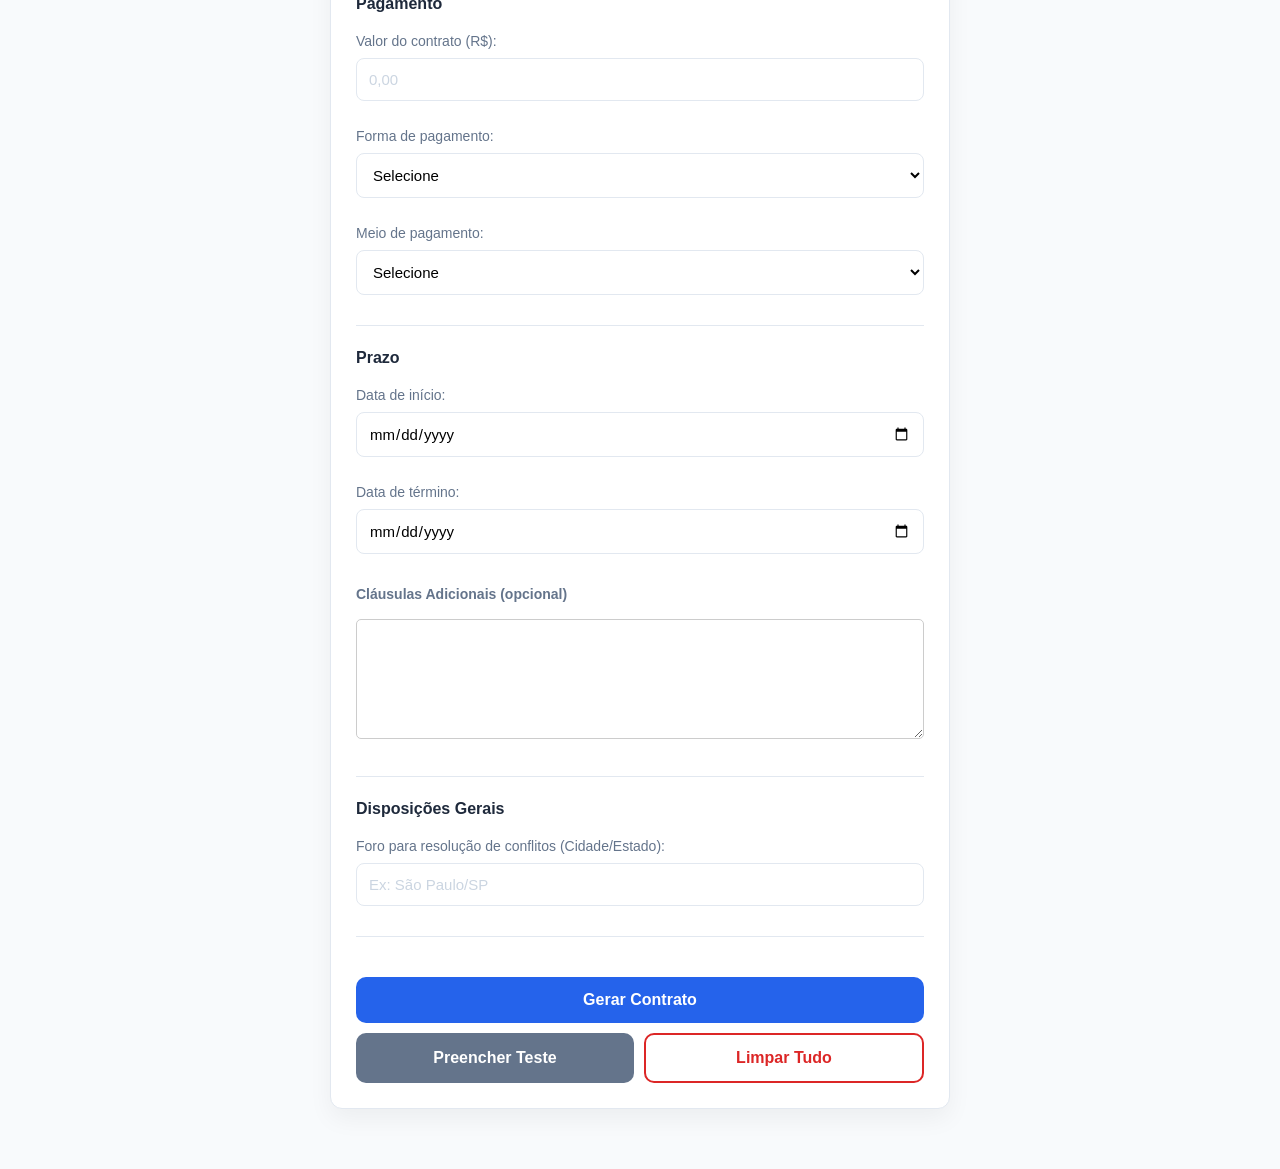
==== commit 152bdb35: "Inclusão de teclado numérico atraves de inputmode=numeric" ====
--- a/index.html
+++ b/index.html
@@ -80,7 +80,7 @@
             
             <!-- ESTE LABEL VAI MUDAR ENTRE CPF E CNPJ -->
             <label for="contratanteCPF"><span id="labelContratanteCPF">CPF:</span></label>
-            <input type="text" id="contratanteCPF" placeholder="000.000.000-00">
+            <input type="text" id="contratanteCPF" inputmode="numeric" placeholder="000.000.000-00">
             
             <div id="containerEstadoCivilContratante">
                 <label for="contratanteEstadoCivil">Estado civil:</label>
@@ -88,13 +88,13 @@
             </div>
             
             <label for="contratanteCEP">CEP:</label>
-            <input type="text" id="contratanteCEP" placeholder="00000-000" maxlength="9">
+            <input type="text" id="contratanteCEP" inputmode="numeric" placeholder="00000-000" maxlength="9">
             
             <label for="contratanteRua">Rua:</label>
             <input type="text" id="contratanteRua" placeholder="Será preenchido automaticamente">
             
             <label for="contratanteNumero">Número:</label>
-            <input type="text" id="contratanteNumero" placeholder="Número">
+            <input type="text" id="contratanteNumero" inputmode="numeric" placeholder="Número">
             
             <label for="contratanteBairro">Bairro:</label>
             <input type="text" id="contratanteBairro" placeholder="Será preenchido automaticamente">
@@ -124,7 +124,7 @@
             
             <!-- ESTE LABEL VAI MUDAR ENTRE CPF E CNPJ -->
             <label for="contratadoCPF"><span id="labelContratadoCPF">CPF:</span></label>
-            <input type="text" id="contratadoCPF" placeholder="000.000.000-00">
+            <input type="text" id="contratadoCPF" inputmode="numeric" placeholder="000.000.000-00">
             
             <div id="containerEstadoCivilContratado">
                 <label for="contratadoEstadoCivil">Estado civil:</label>
@@ -132,13 +132,13 @@
             </div>
             
             <label for="contratadoCEP">CEP:</label>
-            <input type="text" id="contratadoCEP" placeholder="00000-000" maxlength="9">
+            <input type="text" id="contratadoCEP" inputmode="numeric" placeholder="00000-000" maxlength="9">
             
             <label for="contratadoRua">Rua:</label>
             <input type="text" id="contratadoRua" placeholder="Será preenchido automaticamente">
             
             <label for="contratadoNumero">Número:</label>
-            <input type="text" id="contratadoNumero" placeholder="Número">
+            <input type="text" id="contratadoNumero" inputmode="numeric" placeholder="Número">
             
             <label for="contratadoBairro">Bairro:</label>
             <input type="text" id="contratadoBairro" placeholder="Será preenchido automaticamente">
@@ -163,7 +163,7 @@
     <!-- PAGAMENTO PADRÃO (Serviço e Venda) -->
     <div id="pagamentoPadrao">
         <label for="valorServico">Valor do contrato (R$):</label>
-        <input type="text" id="valorServico" placeholder="0,00" maxlength="20">
+        <input type="text" id="valorServico" inputmode="numeric" placeholder="0,00" maxlength="20">
         
         <label for="tipoPagamento">Forma de pagamento:</label>
         <select id="tipoPagamento">
@@ -176,7 +176,7 @@
         <!-- Campo de entrada (oculto por padrão) -->
         <div id="entradaContainer" style="display:none;">
             <label for="valorEntrada">Valor de entrada (R$):</label>
-            <input type="text" id="valorEntrada" placeholder="0,00" maxlength="20">
+            <input type="text" id="valorEntrada" inputmode="numeric" placeholder="0,00" maxlength="20">
         </div>
         
         <!-- Campo de parcelas (oculto por padrão) -->
@@ -209,7 +209,7 @@
     <!-- ALUGUEL -->
     <div id="aluguelContainer" style="display:none;">
         <label for="valorAluguel">Valor do aluguel mensal (R$):</label>
-        <input type="text" id="valorAluguel" placeholder="0,00" maxlength="20">
+        <input type="text" id="valorAluguel" inputmode="numeric" placeholder="0,00" maxlength="20">
         
         <label for="tipoGarantia">Tipo de garantia:</label>
         <select id="tipoGarantia">
@@ -232,7 +232,7 @@
             <input type="text" id="nomeFiador" placeholder="Nome completo">
             
             <label for="cpfFiador">CPF do fiador:</label>
-            <input type="text" id="cpfFiador" placeholder="000.000.000-00" maxlength="14">
+            <input type="text" id="cpfFiador" inputmode="numeric" placeholder="000.000.000-00" maxlength="14">
         </div>
         
         <!-- SEGURO -->
--- a/style.css
+++ b/style.css
@@ -132,8 +132,13 @@
 
 #dadosPartes > div:first-child {
     border-right: 1px solid var(--border);
-    padding-right: 40px;
-}
+    padding-right: 20px;
+}
+
+#dadosPartes > div:last-child {
+    padding-left: 0px;
+}
+
 
 @media (max-width: 768px) {
     .container {
@@ -324,6 +329,11 @@
     
     /* Esconder o formulário inteiro e os botões na hora da impressão */
     h1, h3, label, select, input, textarea, hr, button, #dadosPartes, div[id*="Container"], #pagamentoPadrao, #campoDataInicio, #campoDataFim, #containerBotoesAcao {
+        display: none !important;
+    }
+
+    /* Esconder logo da impressão */
+    .logo-header {
         display: none !important;
     }
     
@@ -341,6 +351,10 @@
         widows: 3;  /* Garante que pelo menos 3 linhas de um parágrafo fiquem na próxima página */
     }
 
+    #resultado table {
+        margin-top: 100px !important;
+    }
+
     /* Força a quebra de página antes das assinaturas APENAS se necessário */
     #resultado div:last-child {
         page-break-before: auto;
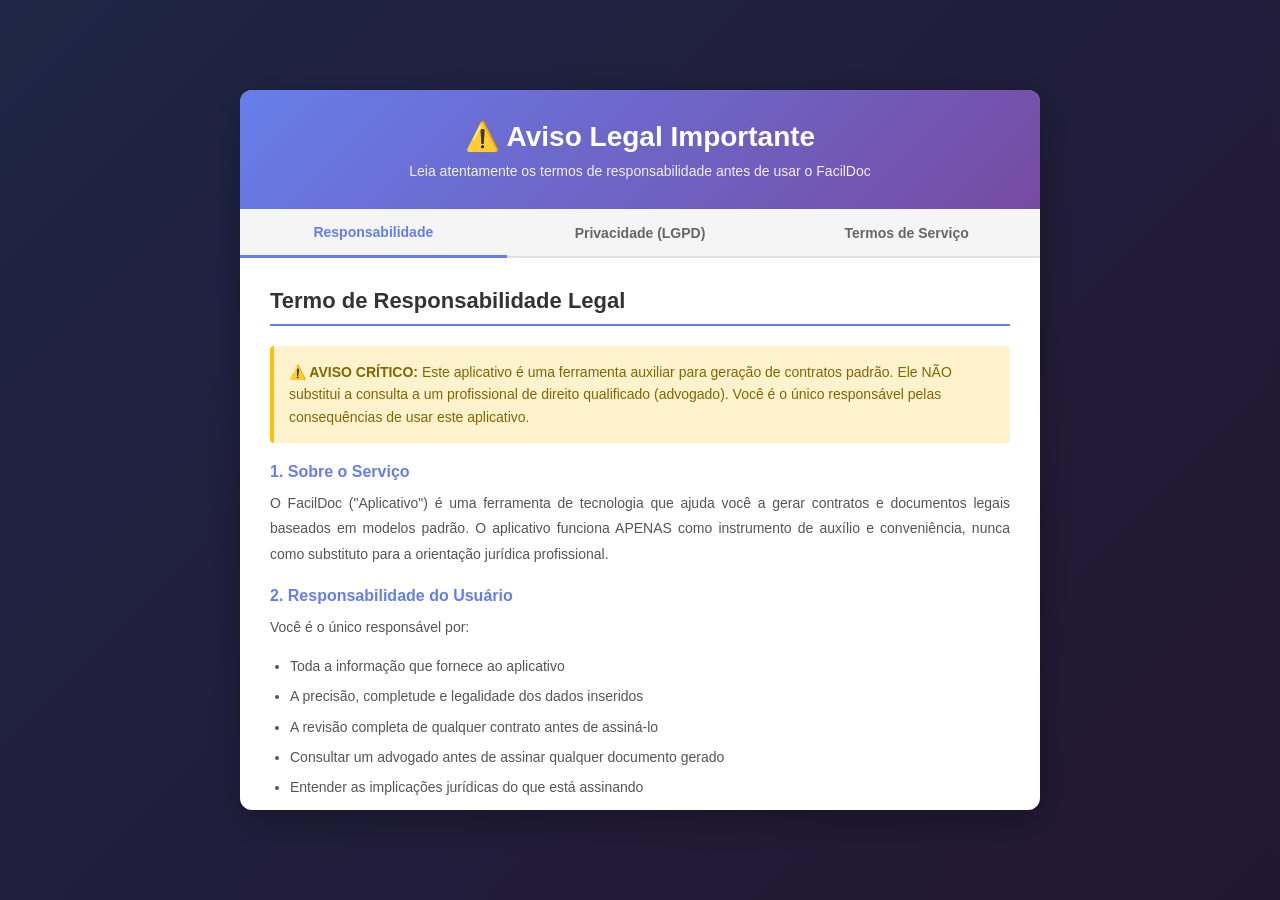
==== commit 475e691a: "Alteração de nome interno para facildoc" ====
--- a/index.html
+++ b/index.html
@@ -6,7 +6,7 @@
     <meta name="theme-color" content="#2563eb">
     <meta name="description" content="Gerador de contratos para serviços, vendas e aluguel. PWA offline-first.">
     
-    <title>Gerador de Contratos - Vibecoding</title>
+    <title>Gerador de Contratos - FacilDoc</title>
     <link rel="stylesheet" href="style.css">
     <link rel="manifest" href="manifest.json">
     <link rel="icon" type="image/x-icon" href="favicon.ico">
@@ -292,5 +292,19 @@
 </div>
 
 <script src="app.js"></script>
+<script>
+    // Verificar se o usuário já aceitou os termos
+    function verificarTermosAceitos() {
+        const termsAccepted = localStorage.getItem('terms_accepted');
+        
+        if (termsAccepted !== 'true') {
+            // Se não aceitou, redireciona para a página de termos
+            window.location.href = 'responsabilidade-legal.html';
+        }
+    }
+    
+    // Executar a verificação quando a página carrega
+    verificarTermosAceitos();
+</script>
 </body>
 </html>
--- a/style.css
+++ b/style.css
@@ -29,12 +29,13 @@
     line-height: 1.5;
 }
 
-    /* ==========================
-    CONTAINER PRINCIPAL
-    ========================== */
+/* ==========================
+CONTAINER PRINCIPAL
+========================== */
 
 .container {
-    max-width: 50%;
+    width: 100%;
+    max-width: 900px;
     margin: 40px auto;
     background: var(--card);
     padding: 25px;
@@ -42,6 +43,32 @@
     border: 1px solid var(--border);
     box-shadow: 0 10px 25px rgba(0, 0, 0, 0.05);
     transition: box-shadow 0.3s ease;
+    box-sizing: border-box;
+}
+
+.container:focus-within {
+    box-shadow: 0 15px 35px rgba(0, 0, 0, 0.1);
+}
+
+@media (max-width: 1200px) {
+    .container {
+        max-width: 85%;
+    }
+}
+
+@media (max-width: 768px) {
+    .container {
+        max-width: 95%;
+        padding: 15px;
+    }
+}
+
+@media (max-width: 480px) {
+    .container {
+        max-width: 98%;
+        padding: 12px;
+        margin: 20px auto;
+    }
 }
 
 .container:focus-within {
@@ -123,10 +150,40 @@
 
 #dadosPartes {
     display: grid;
-    grid-template-columns: 1fr 1fr; /* 2 colunas iguais */
-    gap: 20px; /* Espaço entre as colunas */
+    grid-template-columns: 1fr 1fr;
+    gap: 15px;
     width: 100%;
     box-sizing: border-box;
+}
+
+@media (max-width: 1024px) {
+    #dadosPartes {
+        grid-template-columns: 1fr;
+        gap: 20px;
+    }
+
+    #dadosPartes > div:first-child {
+        border-right: none;
+        border-bottom: 1px solid var(--border);
+        padding-right: 0;
+        padding-bottom: 20px;
+    }
+
+    #dadosPartes > div:last-child {
+        padding-left: 0;
+    }
+}
+
+@media (max-width: 768px) {
+    #dadosPartes {
+        grid-template-columns: 1fr;
+    }
+}
+
+@media (orientation: landscape) and (max-height: 600px) {
+    #dadosPartes {
+        grid-template-columns: 1fr;
+    }
 }
 
 
@@ -337,7 +394,7 @@
         display: none !important;
     }
     
-        /* Mostrar exclusivamente o texto do contrato com espaço respirável */
+    /* Mostrar exclusivamente o texto do contrato com espaço respirável */
     #resultado {
         display: block !important;
         border: none !important;
@@ -347,8 +404,8 @@
         color: black !important;
         font-size: 11pt !important;
         line-height: 1.6 !important;
-        orphans: 3; /* Garante que pelo menos 3 linhas de um parágrafo fiquem na página anterior */
-        widows: 3;  /* Garante que pelo menos 3 linhas de um parágrafo fiquem na próxima página */
+        orphans: 3;
+        widows: 3;
     }
 
     #resultado table {
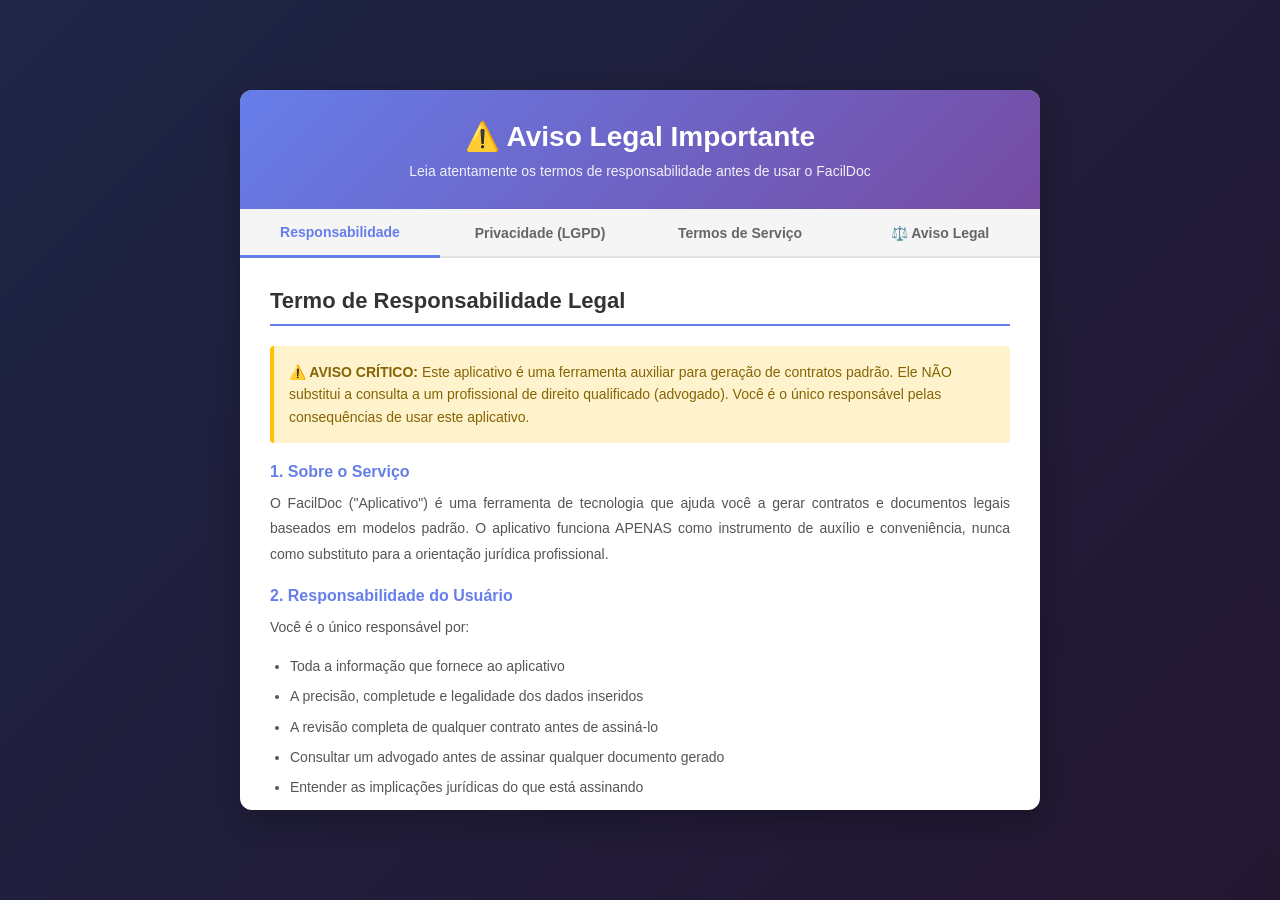
==== commit 23f90503: "Alteração de cores dos botoes abaixo do logo" ====
--- a/index.html
+++ b/index.html
@@ -53,6 +53,25 @@
     <img src="icon-512.png" alt="Contrato Fácil" class="logo-header">
     <h1>Gerador de Contratos</h1>
 
+    <!-- ===== SEÇÃO DOS 3 BOTÕES INFORMATIVOS (RESPONSIVO) ===== -->
+    <div class="botoes-info-container">
+        <button class="botao-info" onclick="abrirModalInstrucoes()">
+            <span class="botao-icon">📱</span>
+            <span class="botao-texto">Instruções</span>
+        </button>
+        
+        <button class="botao-info" onclick="abrirModalProblemas()">
+            <span class="botao-icon">⚠️</span>
+            <span class="botao-texto">Problemas</span>
+        </button>
+        
+        <button class="botao-info" onclick="abrirModalTermos()">
+            <span class="botao-icon">📋</span>
+            <span class="botao-texto">Termos</span>
+        </button>
+    </div>
+    <!-- ===== FIM DA SEÇÃO DOS 3 BOTÕES ===== -->
+
     <label for="categoria">Tipo de contrato:</label>
     <select id="categoria">
         <option value="">Selecione</option>
--- a/style.css
+++ b/style.css
@@ -698,4 +698,134 @@
     opacity: 1;
     transform: scale(1);
     }
-}+}
+
+/* ==========================
+SEÇÃO DOS 3 BOTÕES INFORMATIVOS (RESPONSIVO)
+========================== */
+
+.botoes-info-container {
+    display: flex;
+    justify-content: space-between;
+    gap: 15px;
+    margin: 30px 0 80px 0;
+    flex-wrap: wrap;
+}
+
+.botao-info {
+    flex: 1;
+    min-width: 120px;
+    height: 50px;
+    padding: 12px 15px;
+    border: none;
+    border-radius: 8px;
+    background: linear-gradient(135deg, #93c5fd 0%, #60a5fa 100%);
+    color: white;
+    font-size: 14px;
+    font-weight: 600;
+    cursor: pointer;
+    transition: all 0.3s ease;
+    display: flex;
+    align-items: center;
+    justify-content: center;
+    gap: 8px;
+    box-shadow: 0 4px 12px rgba(37, 99, 235, 0.2);
+}
+
+.botao-info:hover {
+    transform: translateY(-3px);
+    box-shadow: 0 8px 20px rgba(37, 99, 235, 0.4);
+    background: linear-gradient(135deg, #60a5fa 0%, #3b82f6 100%);
+}
+
+.botao-info:active {
+    transform: scale(0.98);
+}
+
+.botao-icon {
+    font-size: 18px;
+}
+
+.botao-texto {
+    white-space: nowrap;
+}
+
+/* RESPONSIVO: Tablets e acima */
+@media (max-width: 1024px) {
+    .botoes-info-container {
+        gap: 12px;
+        margin: 30px 0 70px 0;
+    }
+
+    .botao-info {
+        height: 48px;
+        font-size: 13px;
+        gap: 6px;
+        background: linear-gradient(135deg, #93c5fd 0%, #60a5fa 100%);
+    }
+
+    .botao-icon {
+        font-size: 16px;
+    }
+}
+
+/* RESPONSIVO: Mobile */
+@media (max-width: 768px) {
+    .botoes-info-container {
+        flex-direction: column;
+        gap: 10px;
+        margin: 25px 0 60px 0;
+    }
+
+    .botao-info {
+        width: 100%;
+        height: 45px;
+        font-size: 14px;
+        min-width: unset;
+        background: linear-gradient(135deg, #93c5fd 0%, #60a5fa 100%);
+    }
+
+    .botao-icon {
+        font-size: 16px;
+    }
+
+    .botao-texto {
+        white-space: normal;
+    }
+}
+
+/* RESPONSIVO: Celulares pequenos (< 480px) */
+@media (max-width: 480px) {
+    .botoes-info-container {
+        gap: 8px;
+        margin: 20px 0 50px 0;
+    }
+
+    .botao-info {
+        height: 42px;
+        font-size: 12px;
+        padding: 10px 12px;
+        background: linear-gradient(135deg, #93c5fd 0%, #60a5fa 100%);
+    }
+
+    .botao-icon {
+        font-size: 14px;
+    }
+}
+
+/* Dark Mode */
+@media (prefers-color-scheme: dark) {
+    .botao-info {
+        background: linear-gradient(135deg, #93c5fd 0%, #60a5fa 100%);
+        box-shadow: 0 4px 12px rgba(30, 64, 175, 0.3);
+    }
+
+    .botao-info:hover {
+        box-shadow: 0 8px 20px rgba(30, 64, 175, 0.5);
+        background: linear-gradient(135deg, #60a5fa 0%, #3b82f6 100%);
+    }
+}
+
+/* ==========================
+FIM DA SEÇÃO DOS 3 BOTÕES
+========================== */
